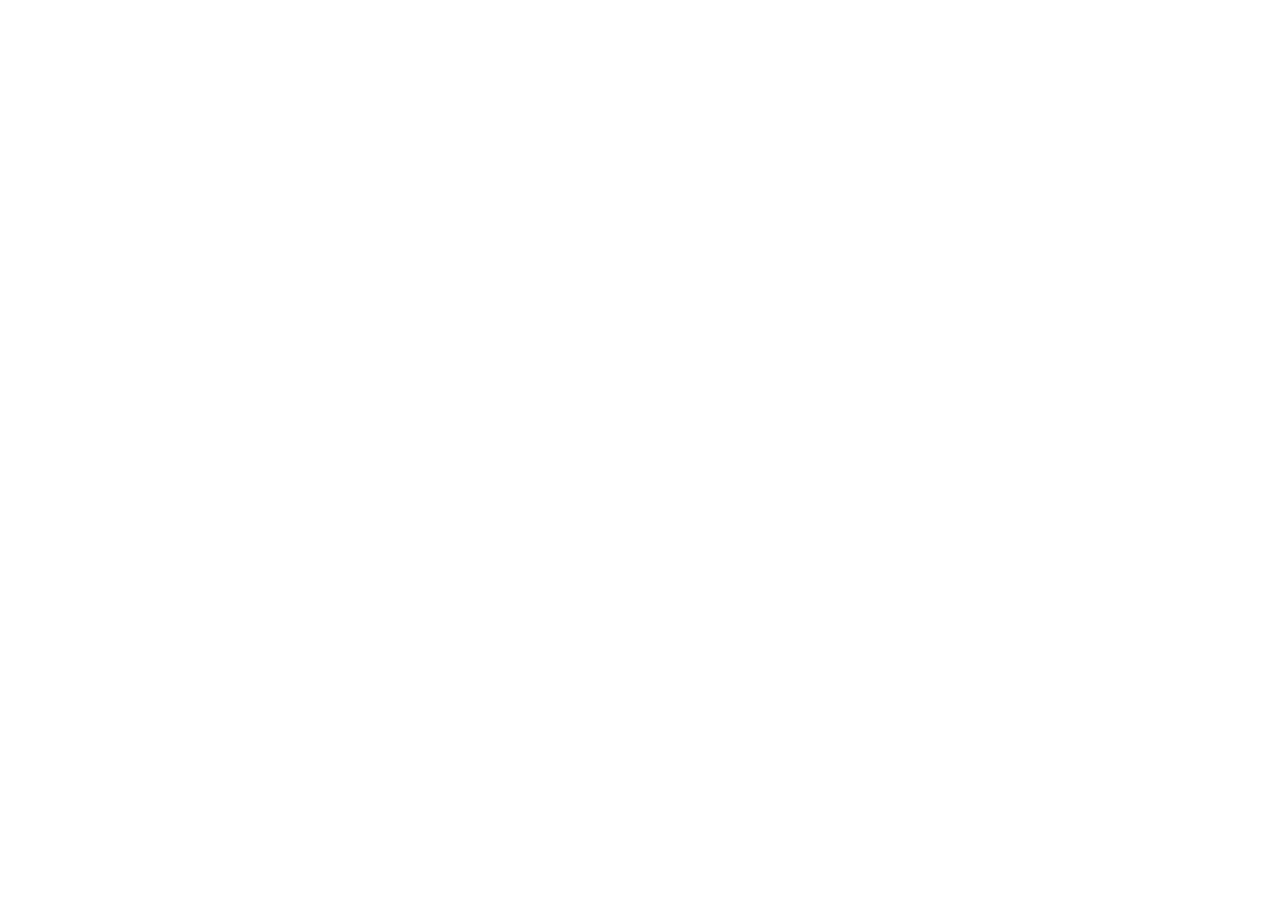
==== markup/index.html @ 01517a17 "Add files via upload" ====
<!DOCTYPE html>
<html lang="ru">

<head>
    <meta charset="UTF-8">
    <meta name="viewport" content="width=device-width, initial-scale=1.0">
    <link rel="stylesheet" href="./../css/style.css">
    <title>Адайкин Андрей Анатольевич</title>
</head>

<body class="page-body">
    <main class="main-content">
        <section class="add-new-task-component"></section>
<!--    <div class="board-app__inner">-->
<!--        <section class="add-task">-->


<!--        </section>-->
<!--        <section class="taskboard">-->


<!--        </section>-->
<!--    </div>-->
    </main>
    <script src="./../src/main.js" type="module"></script>
</body>
</html>
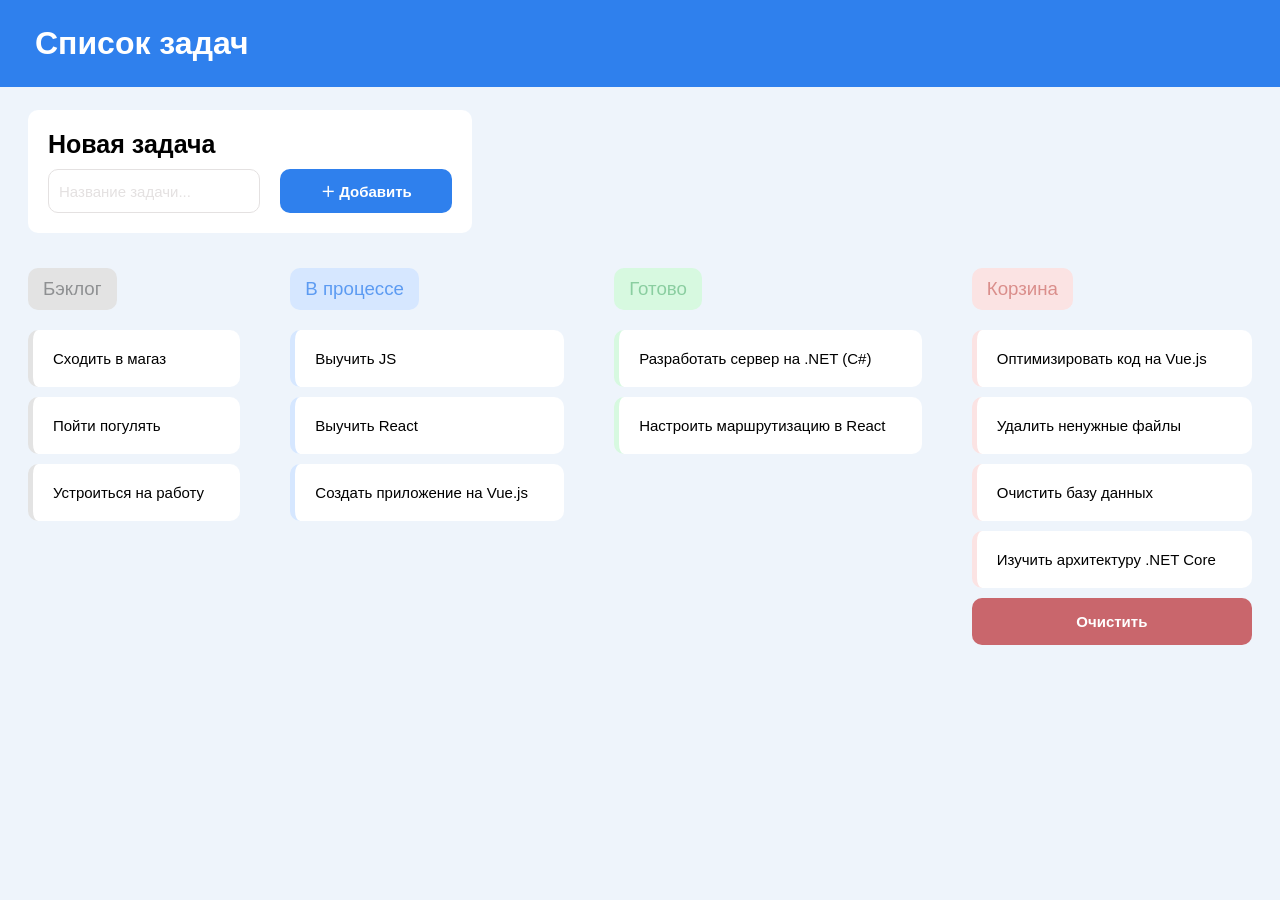
==== commit dcb8f015: "Add files via upload" ====
--- a/markup/index.html
+++ b/markup/index.html
@@ -1,27 +1,15 @@
 <!DOCTYPE html>
 <html lang="ru">
-
 <head>
     <meta charset="UTF-8">
     <meta name="viewport" content="width=device-width, initial-scale=1.0">
-    <link rel="stylesheet" href="./../css/style.css">
-    <title>Адайкин Андрей Анатольевич</title>
+    <link href="../css/style.css" type="text/css" rel="stylesheet">
+    <title>Document Хаиров Тимур Азатович</title>
 </head>
-
 <body class="page-body">
     <main class="main-content">
         <section class="add-new-task-component"></section>
-<!--    <div class="board-app__inner">-->
-<!--        <section class="add-task">-->
-
-
-<!--        </section>-->
-<!--        <section class="taskboard">-->
-
-
-<!--        </section>-->
-<!--    </div>-->
     </main>
-    <script src="./../src/main.js" type="module"></script>
+    <script src="../src/main.js" type="module"></script>
 </body>
-</html>+</html>
--- a/css/style.css
+++ b/css/style.css
@@ -0,0 +1,158 @@
+:root {
+    --default-corner-radius: 10px;
+    --default-font-size: 15px;
+}
+
+*{
+    margin: 0;
+    padding: 0;
+    text-decoration: none;
+    font-family: 'Segoe UI', Tahoma, Geneva, Verdana, sans-serif;
+}
+
+body {
+    background-color: #eef4fb;
+}
+
+main {
+    padding: 23px 28px;
+}
+
+header {
+    background-color: #2f80ed;
+}
+
+header h1 {
+    color: white;
+    padding: 25px 35px;
+}
+
+.add-new-task {
+    border-radius: var(--default-corner-radius);
+    background: white;
+    padding: 20px;
+    width: fit-content;
+}
+
+.add-new-task h1 {
+    font-size: 25px;
+    margin-bottom: 10px;
+}
+
+.add-new-task .bottom-group {
+    display: flex;
+    gap: 20px;
+}
+
+.add-new-task input[type=text] {
+    border-radius: var(--default-corner-radius);
+    outline: none;
+    padding: 10px;
+    font-size: var(--default-font-size);
+    color: #e4e1e1;
+    background-color: white;
+    border: 1px solid #e4e1e1;
+}
+
+.add-new-task input[type=text]::placeholder {
+    font-size: var(--default-font-size);
+    color: #e4e1e1;
+}
+
+.add-new-task button {
+    background-color: #2f80ed;
+    color: white;
+    border-radius: var(--default-corner-radius);
+    padding: 13px 40px;
+    font-size: var(--default-font-size);
+    font-weight: bold;
+    cursor: pointer;
+    border: 0;
+}
+
+.add-new-task button:hover {
+    background-color: #0056b3;
+}
+ 
+.desk-tasks {
+    margin-top: 35px;
+    display: flex;
+    column-gap: 50px;
+}
+
+.display-tasks {
+    flex: 1 1 auto;
+}
+
+.display-tasks h3 {
+    padding: 10px 15px;
+    border-radius: var(--default-corner-radius);
+    background-color: #e3e3e3;
+    color: #68727b;
+    margin-bottom: 20px;
+    font-weight: 500;
+    width: fit-content;
+}
+ 
+.display-tasks li {
+    list-style-type: none;
+    font-weight: 500;
+    font-size: var(--default-font-size);
+    padding: 20px;
+    color: #000;
+    background-color: white;
+    border-left: 6px solid #e3e3e3;
+    border-radius: var(--default-corner-radius);
+    margin: 10px 0;
+}
+
+.clear-button {
+    background-color: #c9666c;
+    color: white;
+    padding: 15px 0;
+    border: 0px;
+    border-radius: var(--default-corner-radius);
+    width: 100%;
+    font-weight: bold;
+    font-size: var(--default-font-size);
+}
+
+.clear-button:hover {
+    background-color: #b3464d;
+}
+
+.backlog h3 {
+    background-color: #e3e3e3;
+    color: #8e9092;
+}
+
+.backlog li {
+    border-left: 5px solid #e3e3e3;
+}
+
+.processing h3 {
+    background-color: #d6e7ff;
+    color: #5c9bf2;
+}
+
+.processing li {
+    border-left: 5px solid #d6e7ff;
+}
+
+.done h3 {
+    background-color: #d7f9e0;
+    color: #8acea0;
+}
+
+.done li {
+    border-left: 5px solid #d7f9e0;
+}
+
+.basket h3 {
+    background-color: #fbe3e3;
+    color: #da8e8b;
+}
+
+.basket li {
+    border-left: 5px solid #fbe3e3;
+}
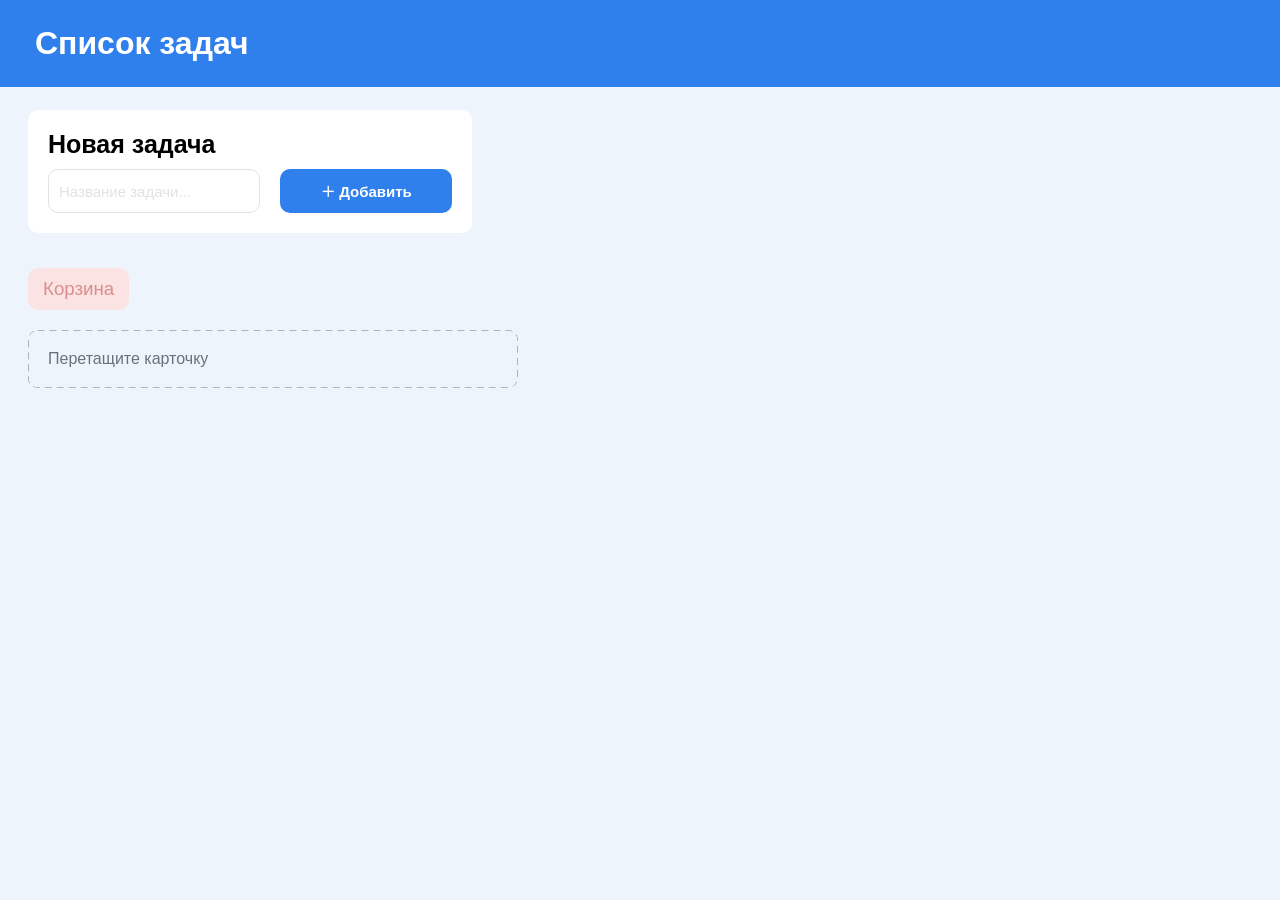
==== commit 8c2c6e40: "Add files via upload" ====
--- a/markup/index.html
+++ b/markup/index.html
@@ -4,12 +4,12 @@
     <meta charset="UTF-8">
     <meta name="viewport" content="width=device-width, initial-scale=1.0">
     <link href="../css/style.css" type="text/css" rel="stylesheet">
-    <title>Document Хаиров Тимур Азатович</title>
+    <title>Document Хаиров Тимур Азатович}</title>
 </head>
 <body class="page-body">
-    <main class="main-content">
-        <section class="add-new-task-component"></section>
-    </main>
-    <script src="../src/main.js" type="module"></script>
+<main class="main-content">
+    <section class="add-new-task-component"></section>
+</main>
+<script src="../src/main.js" type="module"></script>
 </body>
-</html>
+</html>
--- a/css/style.css
+++ b/css/style.css
@@ -49,7 +49,7 @@
     outline: none;
     padding: 10px;
     font-size: var(--default-font-size);
-    color: #e4e1e1;
+    color: black;
     background-color: white;
     border: 1px solid #e4e1e1;
 }
@@ -77,11 +77,13 @@
 .desk-tasks {
     margin-top: 35px;
     display: flex;
+    align-items: flex-start;
+    flex-wrap: nowrap;
     column-gap: 50px;
 }
 
 .display-tasks {
-    flex: 1 1 auto;
+    width: 40%;
 }
 
 .display-tasks h3 {
@@ -104,6 +106,15 @@
     border-left: 6px solid #e3e3e3;
     border-radius: var(--default-corner-radius);
     margin: 10px 0;
+    word-break: break-word;
+}
+
+.stub {
+    background-image: url("data:image/svg+xml,%3csvg width='100%25' height='100%25' xmlns='http://www.w3.org/2000/svg'%3e%3crect width='100%25' height='100%25' fill='none' rx='10' ry='10' stroke='%2368727bFF' stroke-width='1' stroke-dasharray='6' stroke-dashoffset='0' stroke-linecap='square'/%3e%3c/svg%3e");
+    border-radius: 10px;
+    color: #68727b;
+    font-weight: 500;
+    padding: 20px;
 }
 
 .clear-button {
@@ -114,6 +125,7 @@
     border-radius: var(--default-corner-radius);
     width: 100%;
     font-weight: bold;
+    cursor: pointer;
     font-size: var(--default-font-size);
 }
 
@@ -156,3 +168,7 @@
 .basket li {
     border-left: 5px solid #fbe3e3;
 }
+
+.board-no-task {
+    font-size: 30px;
+}
